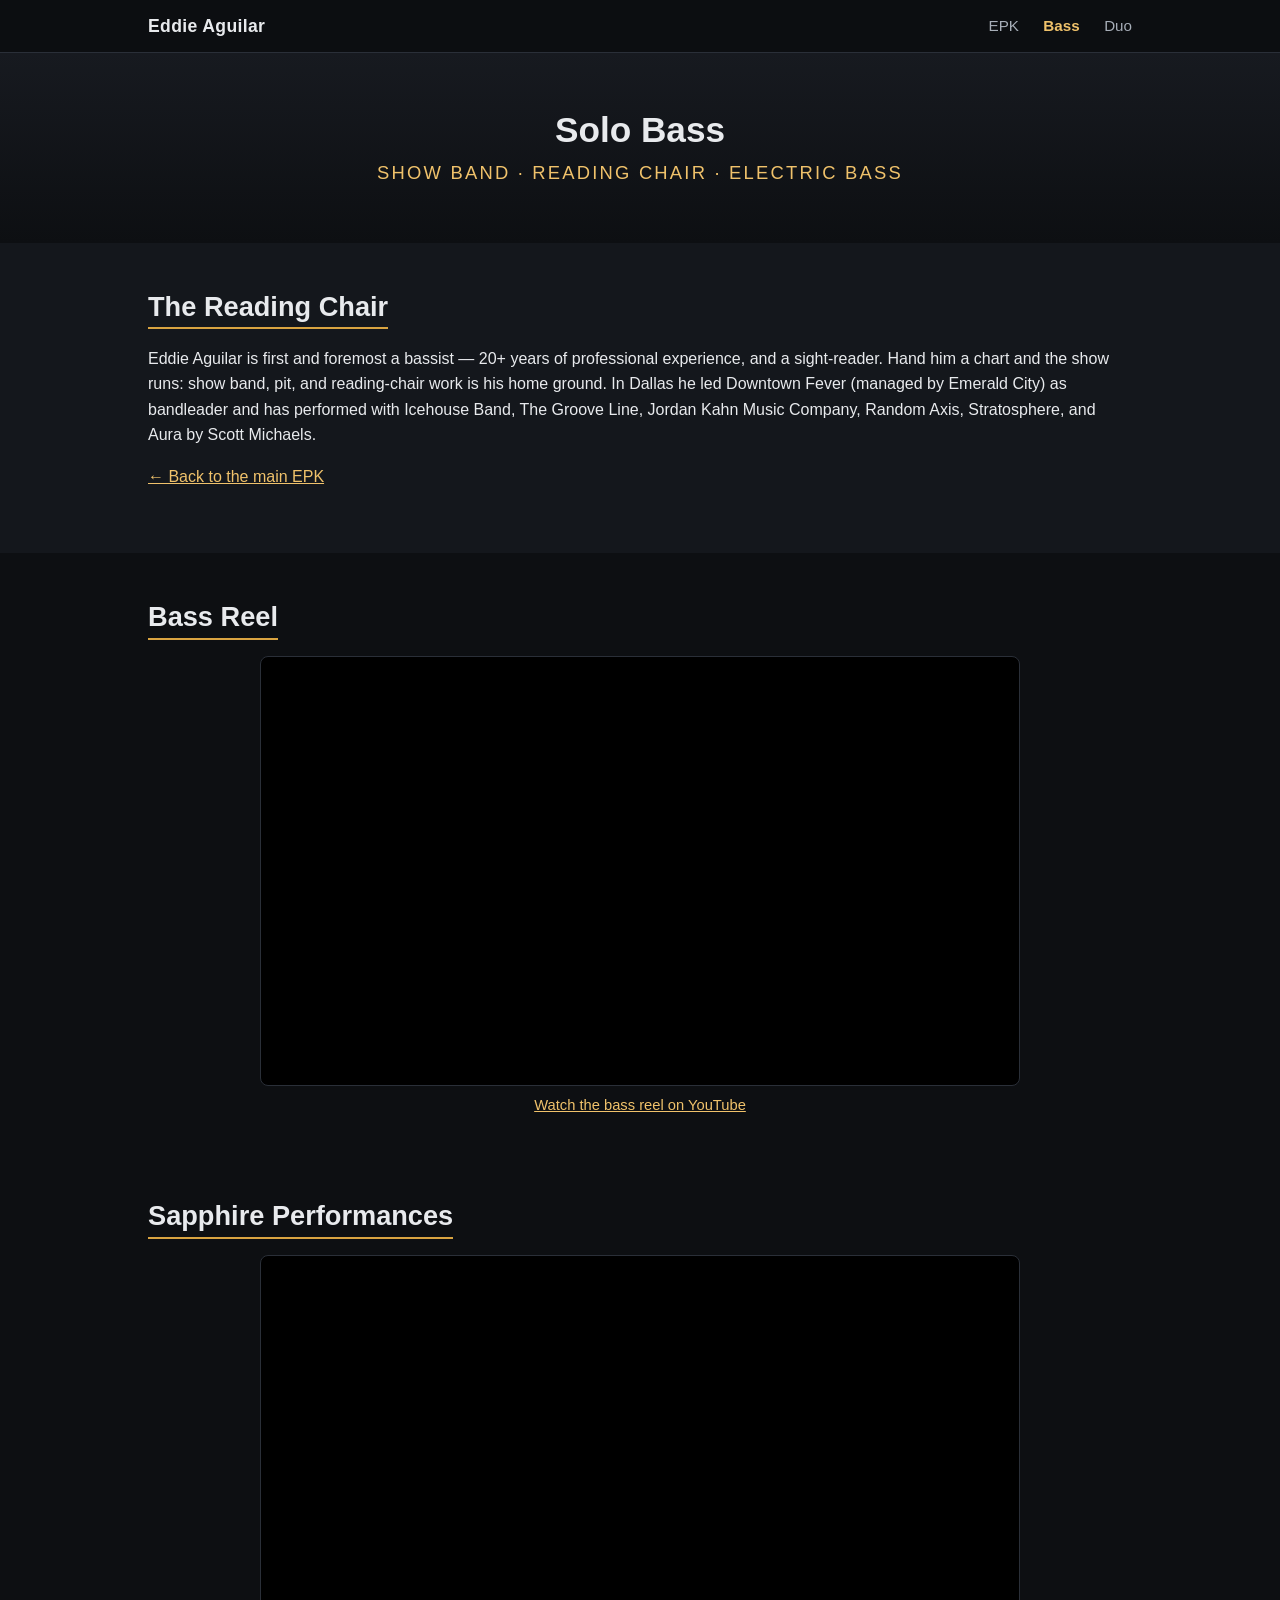
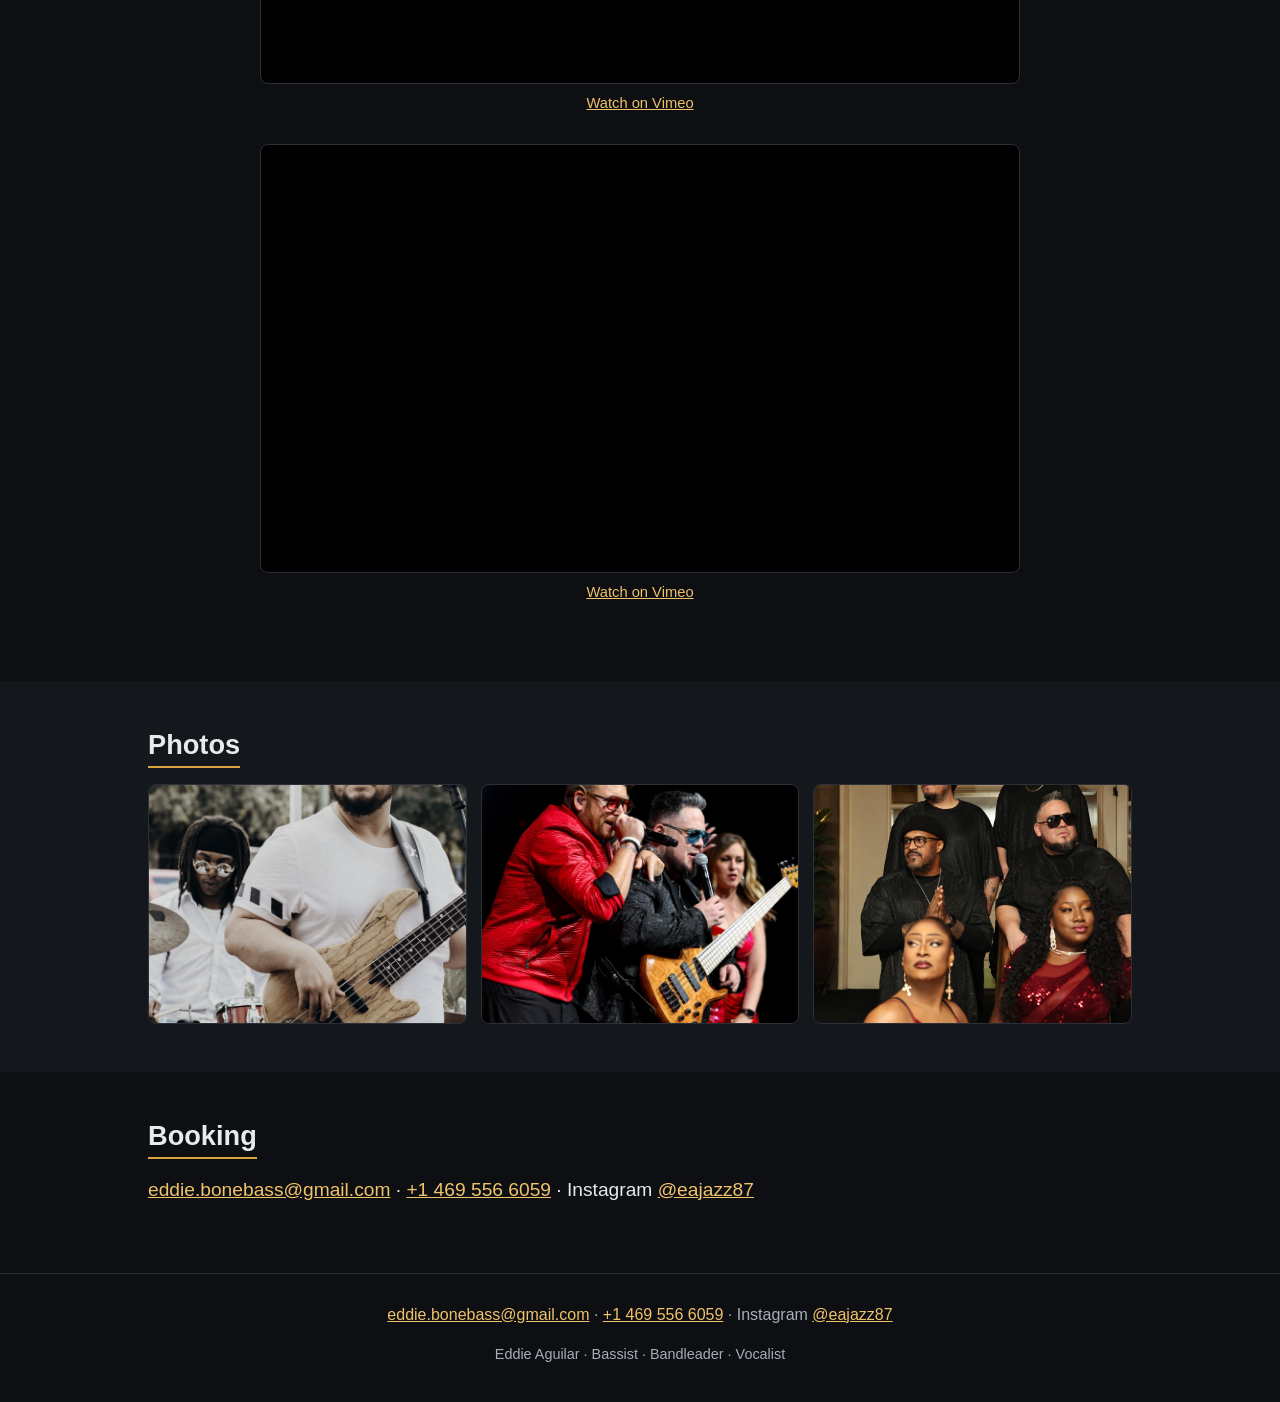
==== bass.html @ 59c8dd5d "EPK website" ====
<!DOCTYPE html>
<html lang="en">
<head>
<meta charset="utf-8">
<meta name="viewport" content="width=device-width, initial-scale=1">
<title>Eddie Aguilar — Bass EPK</title>
<meta name="description" content="Bass EPK for Eddie Aguilar — show band and reading-chair electric bassist. Bass reel, Sapphire videos, sight-reading.">
<link rel="stylesheet" href="style.css">
</head>
<body>
<header class="site-header">
  <div class="wrap header-inner">
    <a class="brand" href="index.html">Eddie Aguilar</a>
    <nav>
      <a href="index.html">EPK</a>
      <a href="bass.html" class="active">Bass</a>
      <a href="duet.html">Duo</a>
    </nav>
  </div>
</header>
<main>

<section class="hero hero-sub">
  <div class="wrap">
    <h1>Solo Bass</h1>
    <p class="tagline">Show Band &middot; Reading Chair &middot; Electric Bass</p>
  </div>
</section>

<section id="bass-about">
  <div class="wrap">
    <h2>The Reading Chair</h2>
    <p>Eddie Aguilar is first and foremost a bassist — 20+ years of professional experience, and a
    sight-reader. Hand him a chart and the show runs: show band, pit, and reading-chair work is his
    home ground. In Dallas he led Downtown Fever (managed by Emerald City) as bandleader and has
    performed with Icehouse Band, The Groove Line, Jordan Kahn Music Company, Random Axis,
    Stratosphere, and Aura by Scott Michaels.</p>
    <p><a href="index.html">&larr; Back to the main EPK</a></p>
  </div>
</section>

<section id="bass-video">
  <div class="wrap">
    <h2>Bass Reel</h2>
    <div class="video">
        <div class="video-frame">
          <iframe src="https://www.youtube-nocookie.com/embed/rCveKStpqJs" title="Eddie Aguilar bass reel" loading="lazy"
            allow="accelerometer; autoplay; clipboard-write; encrypted-media; gyroscope; picture-in-picture"
            allowfullscreen referrerpolicy="strict-origin-when-cross-origin"></iframe>
        </div>
        <p class="video-link"><a href="https://youtu.be/rCveKStpqJs">Watch the bass reel on YouTube</a></p>
      </div>
    <h2 class="mt">Sapphire Performances</h2>
    <div class="video">
        <div class="video-frame">
          <iframe src="https://player.vimeo.com/video/1022963806" title="Eddie Aguilar — Sapphire bass video 1" loading="lazy"
            allow="accelerometer; autoplay; clipboard-write; encrypted-media; gyroscope; picture-in-picture"
            allowfullscreen referrerpolicy="strict-origin-when-cross-origin"></iframe>
        </div>
        <p class="video-link"><a href="https://vimeo.com/1022963806">Watch on Vimeo</a></p>
      </div>
    <div class="video">
        <div class="video-frame">
          <iframe src="https://player.vimeo.com/video/1022963704" title="Eddie Aguilar — Sapphire bass video 2" loading="lazy"
            allow="accelerometer; autoplay; clipboard-write; encrypted-media; gyroscope; picture-in-picture"
            allowfullscreen referrerpolicy="strict-origin-when-cross-origin"></iframe>
        </div>
        <p class="video-link"><a href="https://vimeo.com/1022963704">Watch on Vimeo</a></p>
      </div>
  </div>
</section>

<section id="bass-photos">
  <div class="wrap">
    <h2>Photos</h2>
    <div class="photo-grid">
      <img src="eddie-bass-live-stage-2026-10-12.jpg" alt="Eddie Aguilar playing bass live on stage" loading="lazy">
      <img src="eddie-bass-front-hotlist.jpg" alt="Eddie Aguilar with his bass" loading="lazy">
      <img src="eddie-full-band.jpg" alt="Eddie Aguilar performing with a full band" loading="lazy">
    </div>
  </div>
</section>

<section id="contact">
  <div class="wrap">
    <h2>Booking</h2>
    <p class="contact-big"><a href="mailto:eddie.bonebass@gmail.com">eddie.bonebass@gmail.com</a> &middot;
      <a href="tel:+14695566059">+1 469 556 6059</a> &middot;
      Instagram <a href="https://www.instagram.com/eajazz87">@eajazz87</a></p>
  </div>
</section>

</main>
<footer>
  <div class="wrap">
    <p class="foot-contact"><a href="mailto:eddie.bonebass@gmail.com">eddie.bonebass@gmail.com</a> &middot;
      <a href="tel:+14695566059">+1 469 556 6059</a> &middot;
      Instagram <a href="https://www.instagram.com/eajazz87">@eajazz87</a></p>
    <p class="foot-note">Eddie Aguilar &middot; Bassist &middot; Bandleader &middot; Vocalist</p>
  </div>
</footer>
</body>
</html>
---- style.css ----
/* Eddie Aguilar EPK — dark, clean, self-contained */
:root {
  --bg: #0d0f12;
  --bg-alt: #14171c;
  --panel: #1a1e25;
  --line: #2a2f38;
  --text: #e8eaed;
  --muted: #a7aeb8;
  --accent: #d9a441;
  --accent-soft: #f0c26b;
  --max: 1024px;
}
* { box-sizing: border-box; }
html { scroll-behavior: smooth; }
body {
  margin: 0;
  background: var(--bg);
  color: var(--text);
  font-family: -apple-system, BlinkMacSystemFont, "Segoe UI", Roboto, "Helvetica Neue", Arial, sans-serif;
  line-height: 1.6;
}
.wrap { max-width: var(--max); margin: 0 auto; padding: 0 20px; }
a { color: var(--accent-soft); }
a:hover { color: var(--accent); }
h1, h2, h3 { line-height: 1.2; margin: 0 0 0.6em; }
h2 { font-size: 1.7rem; border-bottom: 2px solid var(--accent); display: inline-block; padding-bottom: 4px; }
h2.mt { margin-top: 2em; }
p { margin: 0 0 1em; }
section { padding: 48px 0; }
section:nth-of-type(even) { background: var(--bg-alt); }

/* header */
.site-header {
  position: sticky; top: 0; z-index: 10;
  background: rgba(13, 15, 18, 0.95);
  border-bottom: 1px solid var(--line);
}
.header-inner { display: flex; align-items: center; justify-content: space-between; padding-top: 12px; padding-bottom: 12px; }
.brand { color: var(--text); text-decoration: none; font-weight: 700; font-size: 1.1rem; letter-spacing: 0.02em; }
.site-header nav a {
  color: var(--muted); text-decoration: none; margin-left: 20px; font-size: 0.95rem;
}
.site-header nav a:hover { color: var(--text); }
.site-header nav a.active { color: var(--accent-soft); font-weight: 600; }

/* hero */
.hero {
  background: linear-gradient(180deg, #171a20, var(--bg));
  padding: 64px 0 56px;
  text-align: center;
}
.hero-inner { display: flex; flex-direction: column; align-items: center; gap: 24px; }
.hero-photo {
  width: 210px; height: 210px; object-fit: cover;
  border-radius: 50%; border: 3px solid var(--accent);
}
.hero h1 { font-size: 2.6rem; margin-bottom: 0.2em; }
.tagline { font-size: 1.15rem; color: var(--accent-soft); letter-spacing: 0.12em; text-transform: uppercase; margin-bottom: 0.8em; }
.hero-contact { color: var(--muted); font-size: 1rem; }
.hero-sub { padding: 56px 0 40px; }
.hero-sub h1 { font-size: 2.2rem; }

/* video */
.video { max-width: 760px; margin: 0 auto 28px; }
.video-frame {
  position: relative; padding-top: 56.25%;
  background: #000; border: 1px solid var(--line); border-radius: 8px; overflow: hidden;
}
.video-frame iframe { position: absolute; inset: 0; width: 100%; height: 100%; border: 0; }
.video-link { text-align: center; margin-top: 8px; font-size: 0.92rem; }

/* photos */
.photo-grid { display: grid; grid-template-columns: repeat(3, 1fr); gap: 14px; }
.photo-grid img {
  width: 100%; height: 240px; object-fit: cover;
  border-radius: 8px; border: 1px solid var(--line); display: block;
}

/* cards */
.cards { display: grid; grid-template-columns: 1fr 1fr; gap: 16px; }
.card {
  display: block; background: var(--panel); border: 1px solid var(--line);
  border-radius: 10px; padding: 22px; text-decoration: none; color: var(--text);
}
.card:hover { border-color: var(--accent); }
.card h3 { color: var(--accent-soft); }
.card p { color: var(--muted); }
.card-link { color: var(--accent-soft); font-weight: 600; }

/* repertoire */
.rep-tools { margin: 16px 0 8px; }
#song-search {
  width: 100%; max-width: 480px; padding: 11px 14px;
  background: var(--panel); border: 1px solid var(--line); border-radius: 8px;
  color: var(--text); font-size: 1rem;
}
.song-count { color: var(--muted); font-size: 0.9rem; margin-top: 8px; }
.song-group { margin-top: 28px; }
.song-group h3 { color: var(--accent-soft); font-size: 1.15rem; }
.song-group h3 .count { color: var(--muted); font-size: 0.85rem; font-weight: 400; }
ul.songs { list-style: none; margin: 0; padding: 0; columns: 2; column-gap: 40px; }
ul.songs li { padding: 4px 0; border-bottom: 1px solid var(--line); break-inside: avoid; font-size: 0.97rem; }
ul.songs.two-col { columns: 2; }

/* contact + footer */
.contact-big { font-size: 1.2rem; }
footer { border-top: 1px solid var(--line); padding: 28px 0 36px; text-align: center; color: var(--muted); }
.foot-note { font-size: 0.9rem; margin: 6px 0 0; }

@media (max-width: 720px) {
  .photo-grid { grid-template-columns: 1fr 1fr; }
  .photo-grid img { height: 170px; }
  .cards { grid-template-columns: 1fr; }
  ul.songs, ul.songs.two-col { columns: 1; }
  .hero h1 { font-size: 2rem; }
  .hero-sub h1 { font-size: 1.7rem; }
  section { padding: 36px 0; }
}
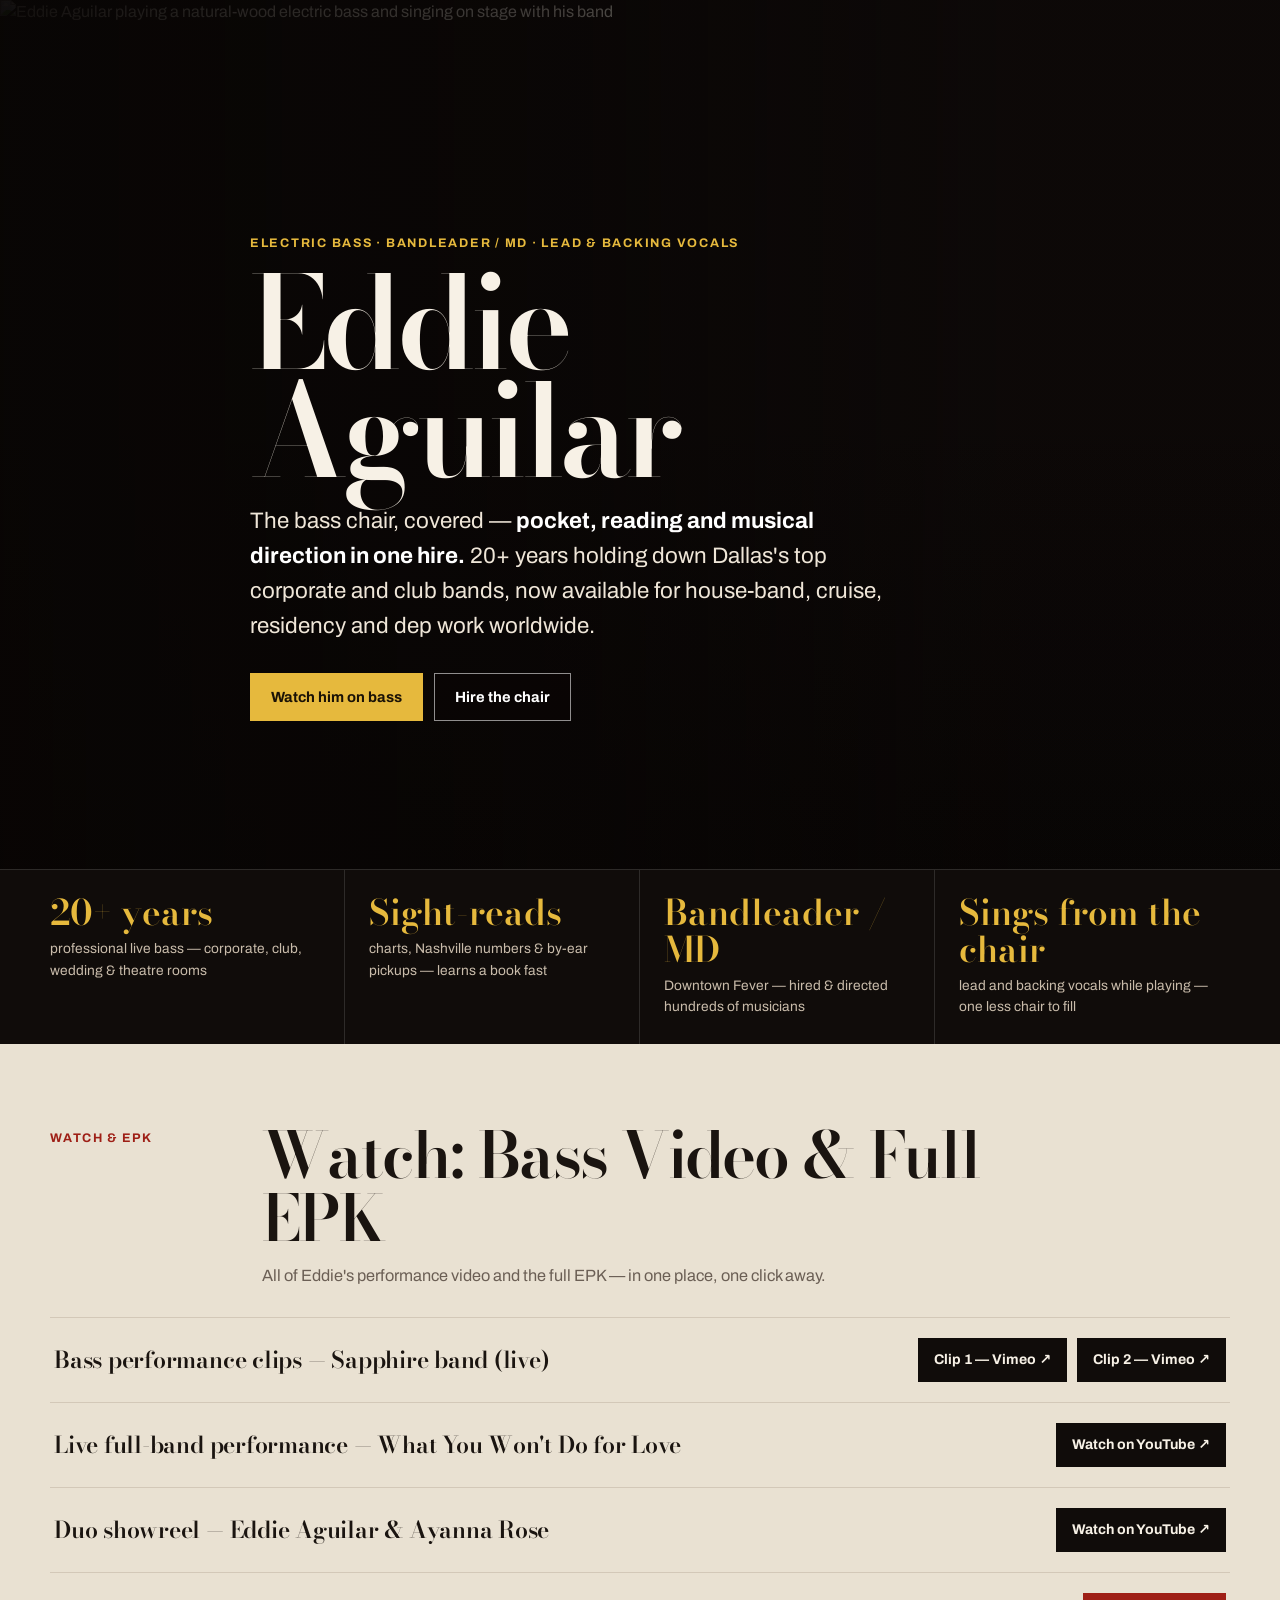
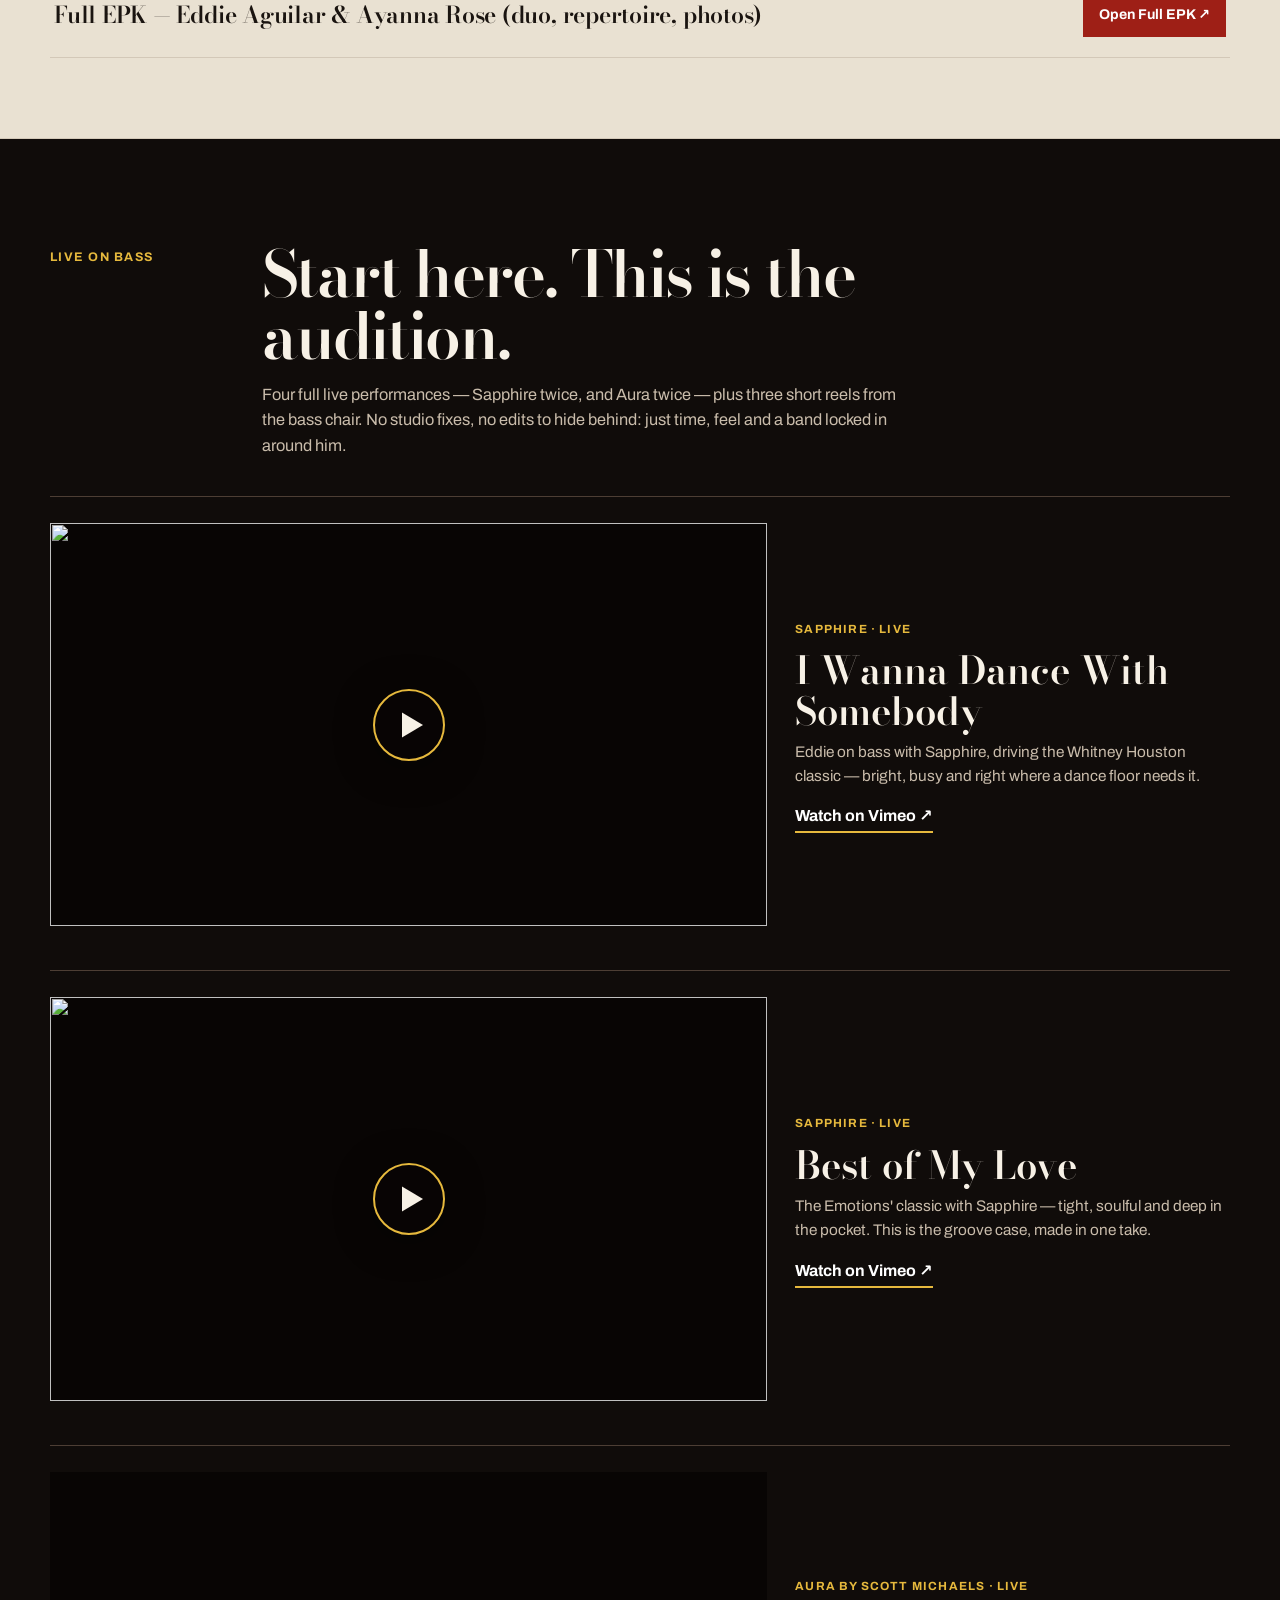
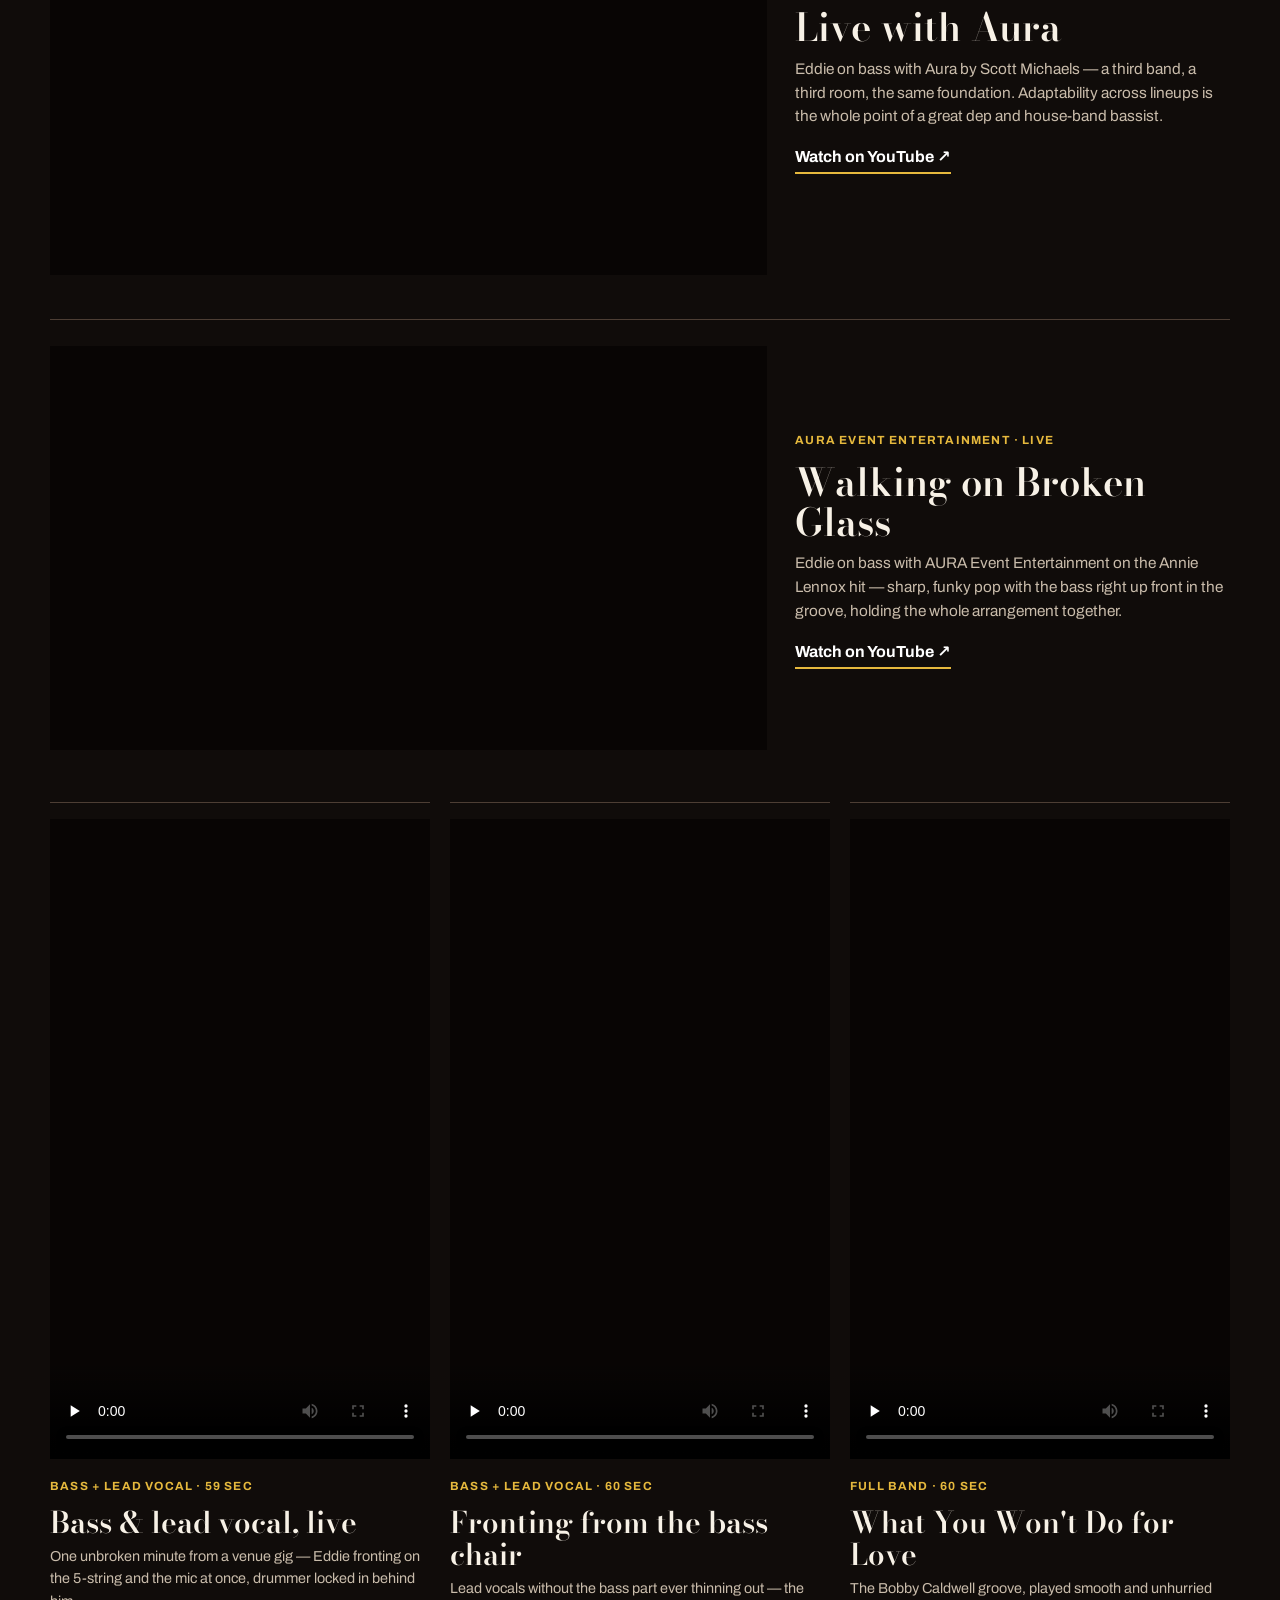
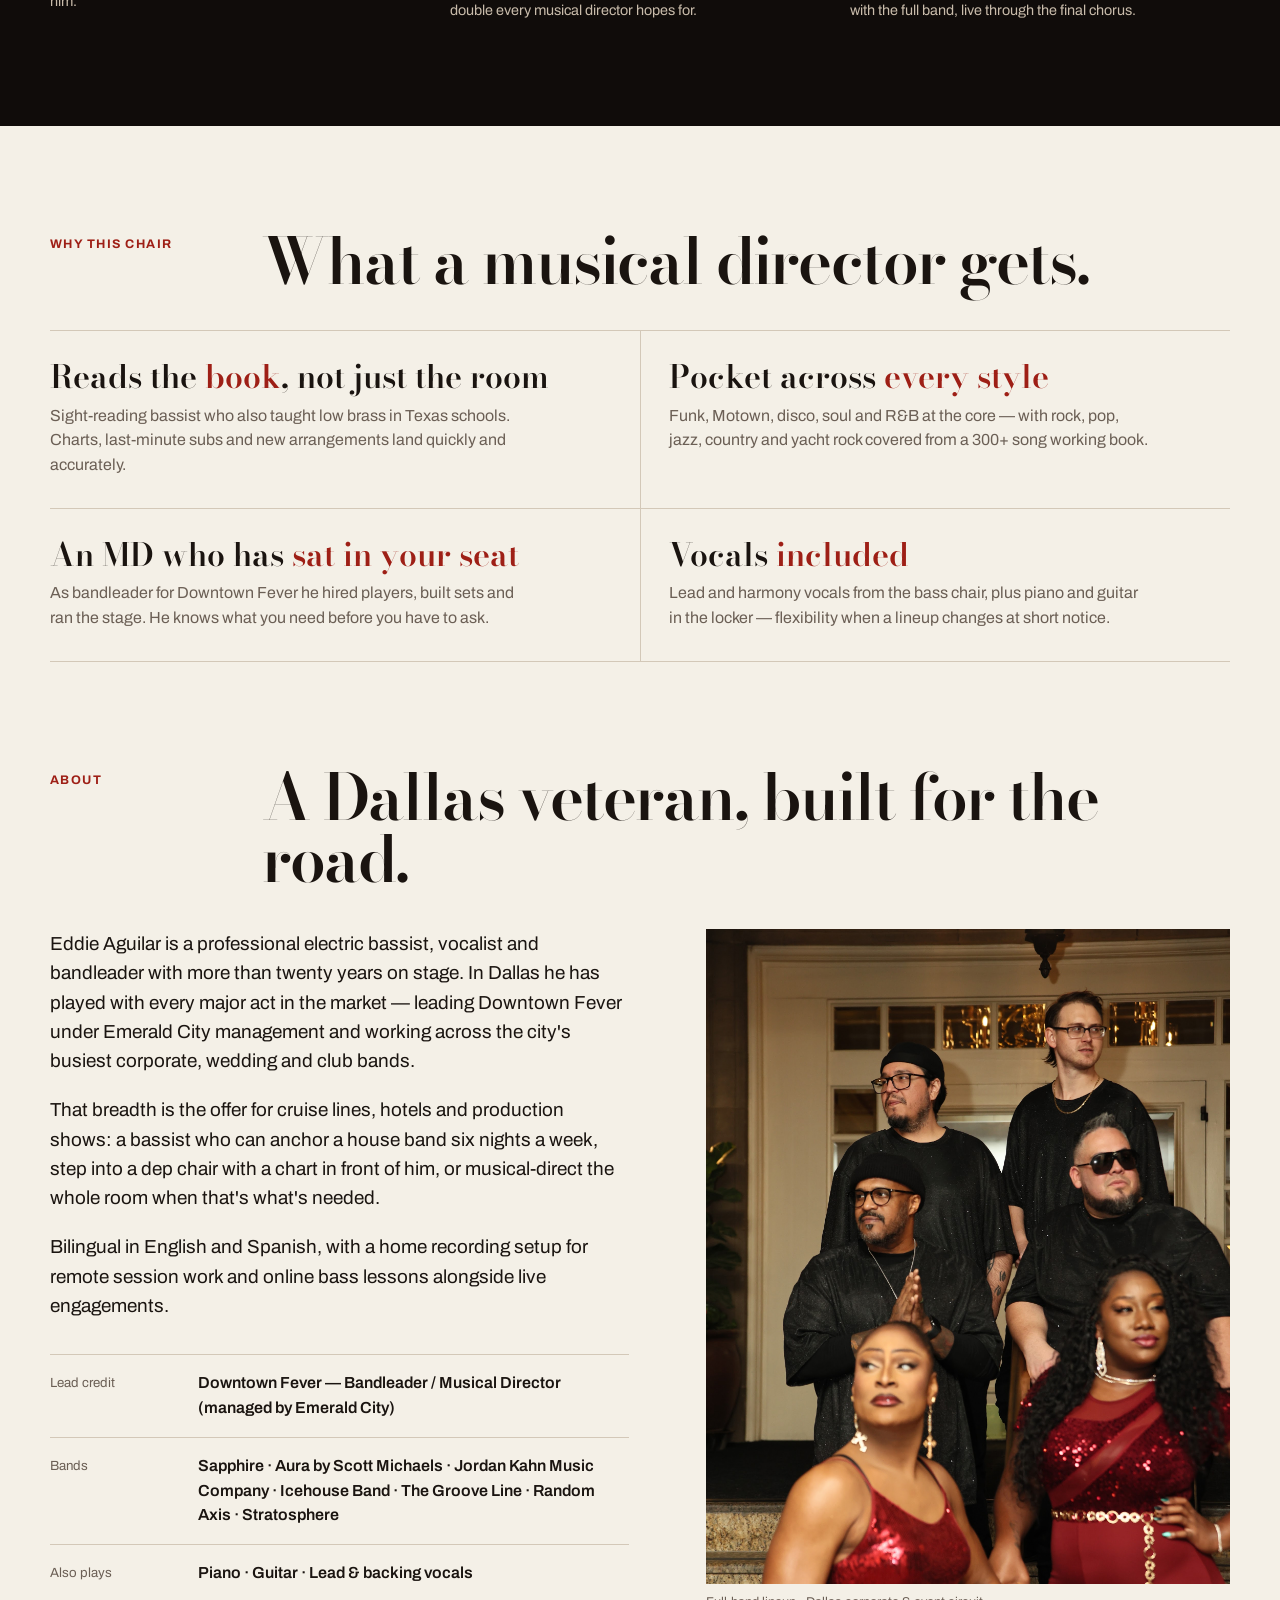
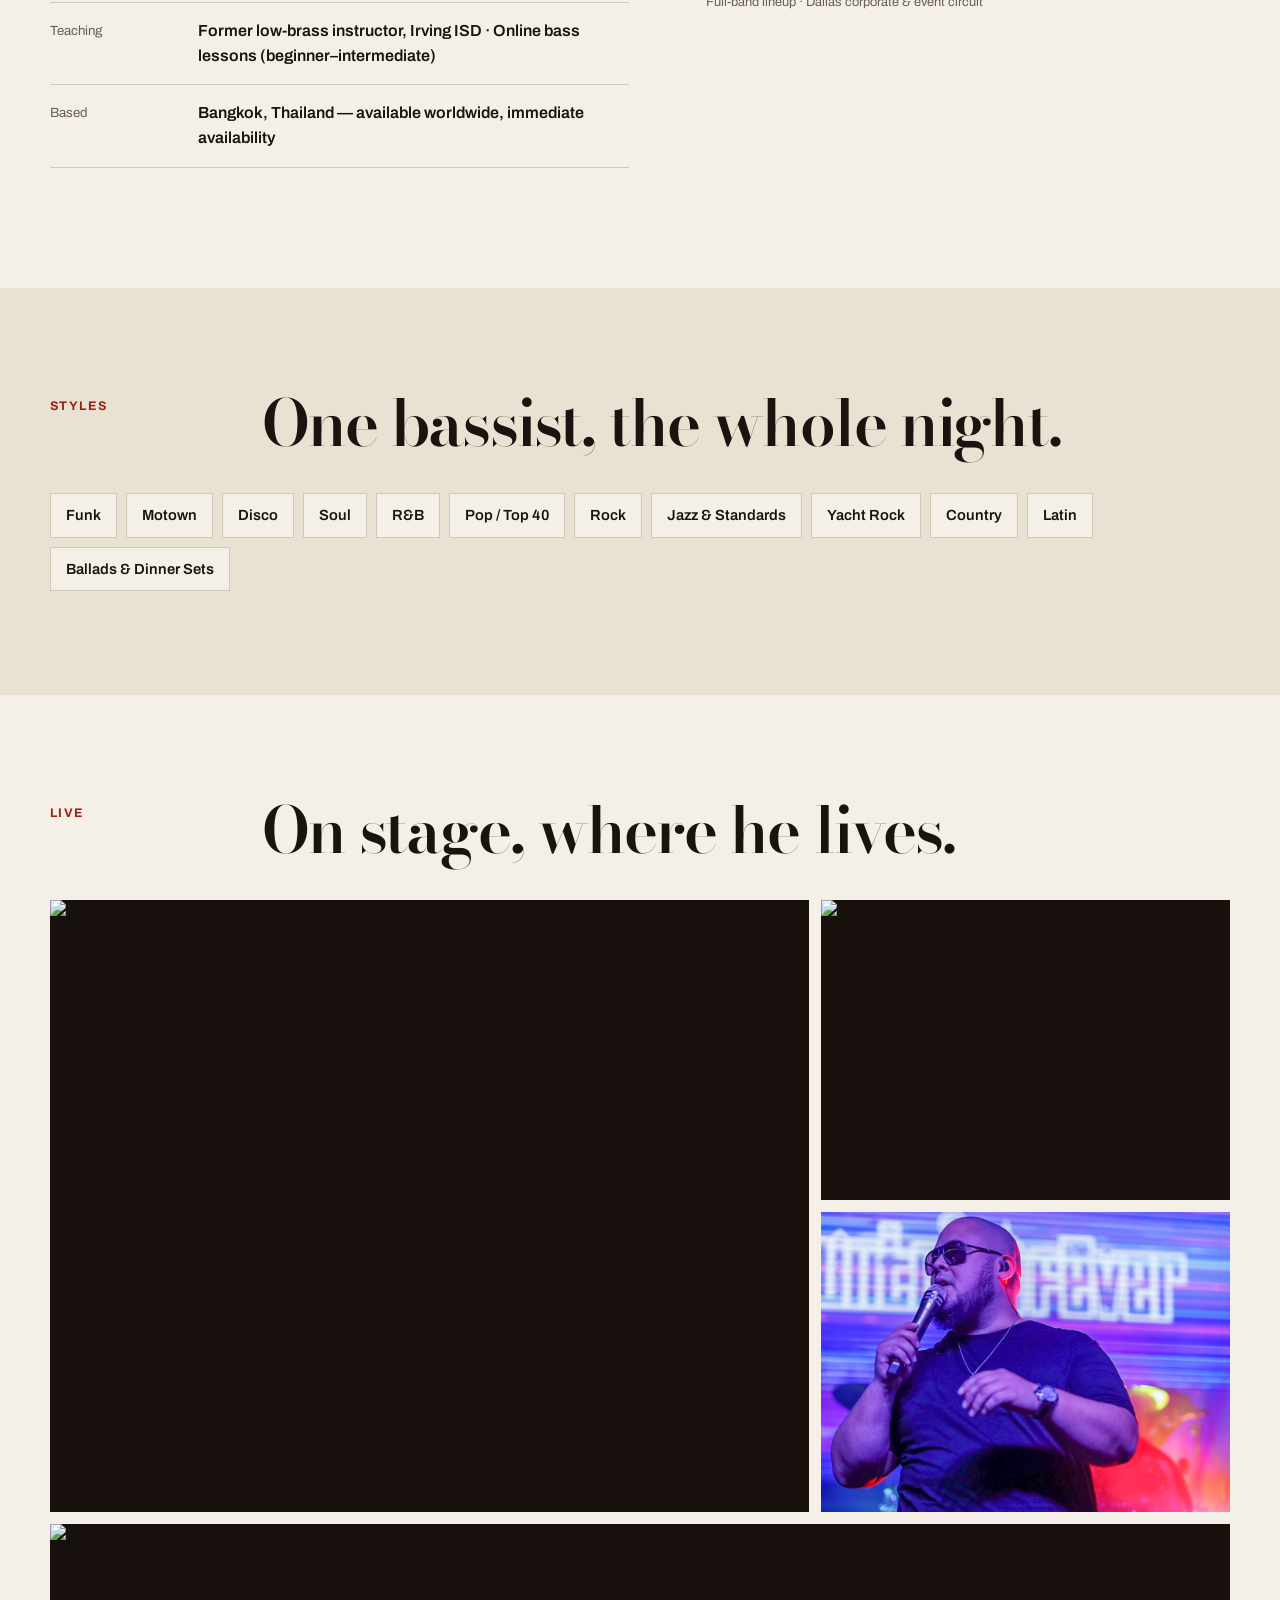
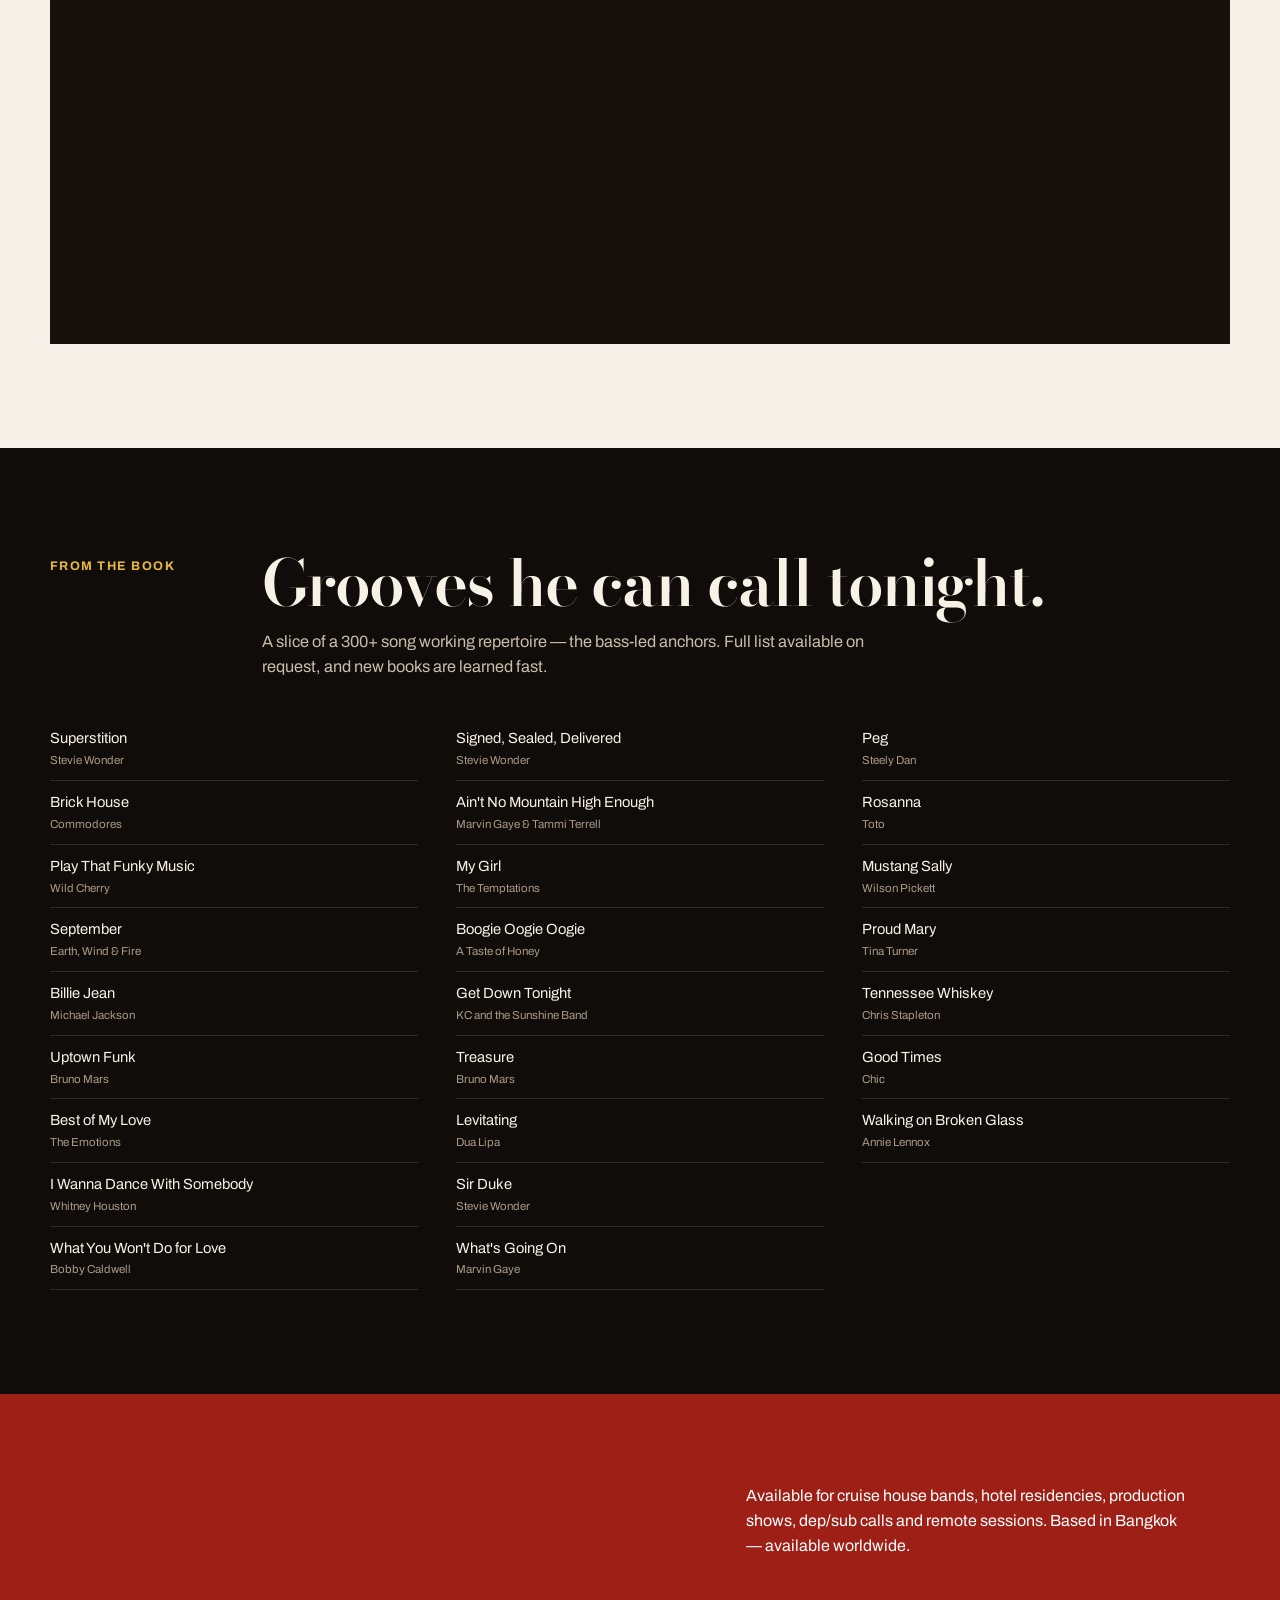
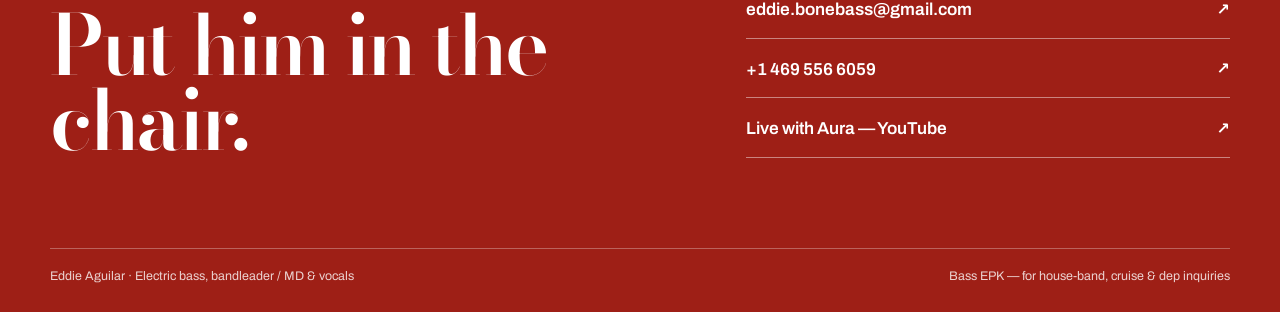
==== commit 6c5b6810: "Full EPK content: pages and downloads" ====
--- a/bass.html
+++ b/bass.html
@@ -1,103 +1,268 @@
-<!DOCTYPE html>
+<!doctype html>
 <html lang="en">
 <head>
 <meta charset="utf-8">
-<meta name="viewport" content="width=device-width, initial-scale=1">
-<title>Eddie Aguilar — Bass EPK</title>
-<meta name="description" content="Bass EPK for Eddie Aguilar — show band and reading-chair electric bassist. Bass reel, Sapphire videos, sight-reading.">
-<link rel="stylesheet" href="style.css">
+<meta name="viewport" content="width=device-width, initial-scale=1, viewport-fit=cover">
+<meta name="color-scheme" content="light dark">
+<meta name="theme-color" content="#100c0a">
+<link rel="icon" href="data:,">
+<title>Eddie Aguilar — Electric Bass · Bandleader / MD · Vocals</title>
+<link rel="preconnect" href="https://fonts.googleapis.com">
+<link rel="preconnect" href="https://fonts.gstatic.com" crossorigin>
+<link href="https://fonts.googleapis.com/css2?family=Archivo:wght@400;500;600;700;800&family=Bodoni+Moda:opsz,wght@6..96,500;6..96,600;6..96,700&display=swap" rel="stylesheet">
+<style>
+:root{color-scheme:light dark;--paper:#f4f0e7;--ink:#1a1410;--muted:#6b5f55;--line:#d3c8b8;--panel:#e9e1d2;--dark:#100c0a;--on-dark:#f7f1e6;--dim:#c9bcab;--accent:#9e1f16;--brass:#b8860b;--brass-bright:#e6b93d;--serif:"Bodoni Moda",Georgia,serif;--sans:"Archivo",system-ui,sans-serif}
+@media(prefers-color-scheme:dark){:root{--paper:#161210;--ink:#f5eee3;--muted:#c4b7a6;--line:#3d332c;--panel:#211a16;--accent:#e8574d;--brass:#d9a72e;--brass-bright:#eec95c}}
+*{box-sizing:border-box}body{margin:0;background:var(--paper);color:var(--ink);font-family:var(--sans);font-size:16px;line-height:1.55}a{color:inherit}img{display:block;width:100%}iframe,video{display:block;width:100%;background:#080504;border:0}.wrap{width:min(1180px,calc(100% - 40px));margin:auto}
+.hero{position:relative;min-height:88svh;display:flex;align-items:flex-end;background:#0d0908;color:var(--on-dark);overflow:hidden}
+.hero-img{position:absolute;inset:0;height:100%;object-fit:cover;object-position:center 22%;opacity:.72;filter:saturate(.9) contrast(1.05)}
+.hero::after{content:"";position:absolute;inset:0;background:linear-gradient(90deg,rgba(8,5,4,.94) 0%,rgba(8,5,4,.66) 46%,rgba(8,5,4,.08) 80%),linear-gradient(0deg,rgba(8,5,4,.95),transparent 52%)}
+.hero-content{position:relative;z-index:1;padding:clamp(72px,11vw,130px) 0 44px;max-width:780px}
+.role{font-weight:700;letter-spacing:.14em;text-transform:uppercase;color:var(--brass-bright);font-size:.78rem}
+.hero h1{font:600 clamp(3.6rem,10vw,8.2rem)/.84 var(--serif);letter-spacing:-.04em;margin:16px 0 20px}
+.hero-deck{font-size:clamp(1.08rem,2vw,1.4rem);color:#efe6d8;max-width:640px;margin:0 0 30px}
+.hero-deck strong{color:#fff}
+.actions{display:flex;gap:11px;flex-wrap:wrap}
+.btn{display:inline-flex;align-items:center;justify-content:center;min-height:48px;padding:0 20px;text-decoration:none;font-weight:700;font-size:.92rem;border:1px solid transparent}
+.btn-primary{background:var(--brass-bright);color:#1a1206}
+.btn-ghost{border-color:rgba(255,255,255,.55);color:#fff;background:rgba(10,6,5,.3)}
+.facts{background:var(--dark);color:var(--on-dark);border-top:1px solid rgba(255,255,255,.12)}
+.facts-grid{display:grid;grid-template-columns:repeat(4,1fr)}
+.fact{padding:24px 22px 26px 0;border-right:1px solid rgba(255,255,255,.13)}
+.fact:not(:first-child){padding-left:24px}.fact:last-child{border-right:0}
+.fact strong{display:block;font:600 clamp(1.5rem,3vw,2.2rem)/1.05 var(--serif);color:var(--brass-bright)}
+.fact span{display:block;color:var(--dim);font-size:.86rem;margin-top:7px}
+section{padding:clamp(60px,8.5vw,104px) 0}
+.section-head{display:grid;grid-template-columns:180px 1fr;gap:32px;margin-bottom:38px;align-items:start}
+.kicker{margin:5px 0 0;font-weight:700;color:var(--accent);font-size:.78rem;letter-spacing:.12em;text-transform:uppercase}
+.section-head h2{font:600 clamp(2.3rem,5vw,4.4rem)/.98 var(--serif);letter-spacing:-.03em;margin:0;max-width:840px}
+.section-head p.lede{color:var(--muted);max-width:640px;margin:14px 0 0;font-size:1.02rem}
+.watch{background:var(--dark);color:var(--on-dark)}
+.watch .kicker{color:var(--brass-bright)}
+.watch .section-head p.lede{color:var(--dim)}
+.live-list{display:grid;gap:44px}
+.live{display:grid;grid-template-columns:1.65fr 1fr;gap:28px;align-items:center;border-top:1px solid #4d3e34;padding-top:26px}
+.live iframe{aspect-ratio:16/9}
+.video-poster{position:relative;display:block;aspect-ratio:16/9;overflow:hidden;background:#080504}
+.video-poster img{height:100%;object-fit:cover;transition:transform .45s ease,filter .45s ease}
+.video-poster:hover img,.video-poster:focus-visible img{transform:scale(1.03);filter:brightness(1.08)}
+.video-poster:focus-visible{outline:3px solid var(--brass-bright);outline-offset:3px}
+.play-badge{position:absolute;inset:0;display:flex;align-items:center;justify-content:center;pointer-events:none}
+.play-badge svg{width:74px;height:74px;filter:drop-shadow(0 6px 18px rgba(0,0,0,.55))}
+@media(prefers-reduced-motion:reduce){.video-poster img{transition:none}.video-poster:hover img,.video-poster:focus-visible img{transform:none}}
+.live h3{font:600 clamp(1.6rem,3vw,2.4rem)/1.05 var(--serif);margin:0 0 10px}
+.live p{color:var(--dim);margin:0;font-size:.96rem}
+.meta{display:inline-block;color:var(--brass-bright);font-size:.74rem;font-weight:700;letter-spacing:.1em;text-transform:uppercase;margin-bottom:12px}
+.watch-link{display:inline-block;margin-top:16px;color:#fff;font-weight:700;text-decoration:none;border-bottom:2px solid var(--brass-bright);padding-bottom:2px}
+.live h3 a,.reel h3 a{color:inherit;text-decoration:none}
+.live h3 a:hover,.live h3 a:focus-visible,.reel h3 a:hover,.reel h3 a:focus-visible{text-decoration:underline;text-decoration-color:var(--brass-bright);text-decoration-thickness:2px;text-underline-offset:4px}
+.watch-hub{background:var(--panel);border-bottom:1px solid var(--line);padding:clamp(52px,7vw,80px) 0}
+.watch-hub .section-head{margin-bottom:28px}
+.hub-list{list-style:none;margin:0;padding:0;border-top:1px solid var(--line);display:grid}
+.hub-item{display:grid;grid-template-columns:1fr auto;gap:8px 24px;align-items:center;padding:20px 4px;border-bottom:1px solid var(--line)}
+.hub-label{font:600 clamp(1.15rem,2vw,1.45rem)/1.2 var(--serif);letter-spacing:-.01em}
+a.hub-label{color:inherit;text-decoration:none}
+a.hub-label:hover,a.hub-label:focus-visible{text-decoration:underline;text-decoration-color:var(--accent);text-decoration-thickness:2px;text-underline-offset:4px}
+.hub-actions{display:flex;gap:10px;flex-wrap:wrap;justify-content:flex-end}
+.hub-btn{display:inline-flex;align-items:center;min-height:44px;padding:0 16px;background:var(--dark);color:var(--on-dark);text-decoration:none;font-weight:700;font-size:.88rem;white-space:nowrap}
+.hub-btn:hover,.hub-btn:focus-visible{background:var(--accent);color:#fff}
+.hub-item--epk .hub-btn{background:var(--accent);color:#fff}
+.hub-item--epk .hub-btn:hover,.hub-item--epk .hub-btn:focus-visible{background:var(--dark);color:var(--on-dark)}
+@media(max-width:820px){.hub-item{grid-template-columns:1fr}.hub-actions{justify-content:flex-start}}
+.reel-pair{display:grid;grid-template-columns:repeat(3,1fr);gap:20px;margin-top:52px}
+.reel{border-top:1px solid #4d3e34;padding-top:16px;margin:0}
+.reel video{aspect-ratio:9/16;object-fit:cover;max-height:640px}
+.reel figcaption{padding-top:14px}
+.reel h3{font:600 clamp(1.35rem,2.4vw,1.85rem)/1.08 var(--serif);margin:0 0 6px}
+.reel p{color:var(--dim);font-size:.9rem;margin:0}
+.chair-grid{display:grid;grid-template-columns:repeat(2,1fr);gap:0;border-top:1px solid var(--line)}
+.chair{padding:28px 28px 30px 0;border-bottom:1px solid var(--line)}
+.chair:nth-child(even){padding-left:28px;border-left:1px solid var(--line)}
+.chair h3{font:600 clamp(1.45rem,2.6vw,2rem)/1.1 var(--serif);margin:0 0 9px}
+.chair h3 em{font-style:normal;color:var(--accent)}
+.chair p{margin:0;color:var(--muted);max-width:480px}
+.bio-grid{display:grid;grid-template-columns:1.05fr .95fr;gap:clamp(34px,6vw,84px);align-items:start}
+.bio-copy p{font-size:clamp(1.03rem,1.6vw,1.18rem);margin:0 0 20px}
+.credits{margin-top:34px;border-top:1px solid var(--line)}
+.credit-row{display:grid;grid-template-columns:132px 1fr;gap:16px;padding:16px 0;border-bottom:1px solid var(--line)}
+.credit-row dt{color:var(--muted);font-size:.83rem;padding-top:2px}
+.credit-row dd{margin:0;font-weight:600}
+.portrait img{aspect-ratio:4/5;object-fit:cover;object-position:center 18%}
+.portrait figcaption{font-size:.8rem;color:var(--muted);margin-top:9px}
+.styles{background:var(--panel)}
+.style-grid{display:flex;flex-wrap:wrap;gap:9px}
+.style{border:1px solid var(--line);background:var(--paper);padding:10px 15px;font-weight:600;font-size:.92rem}
+.gallery-grid{display:grid;grid-template-columns:1.3fr .7fr;grid-template-rows:300px 300px;gap:12px}
+.gallery-grid figure{margin:0;overflow:hidden;background:#18100d}
+.gallery-grid figure:first-child{grid-row:1/3}
+.gallery-grid img{height:100%;object-fit:cover}
+.gallery-grid figure:first-child img{object-position:center 20%}
+.gallery-grid figure.wide{grid-column:1/-1;height:420px}
+.gallery-grid figure.wide img{object-position:center 13%}
+.book{background:var(--dark);color:var(--on-dark)}
+.book .kicker{color:var(--brass-bright)}
+.book .section-head p.lede{color:var(--dim)}
+.book-grid{columns:3;column-gap:38px}
+.book-item{break-inside:avoid;padding:10px 0;border-bottom:1px solid rgba(255,255,255,.12);font-size:.92rem}
+.book-item span{display:block;color:#a89885;font-size:.72rem;margin-top:2px}
+.contact{background:var(--accent);color:#fff;padding:0}
+.contact-inner{display:grid;grid-template-columns:1.15fr .85fr;gap:40px;padding:clamp(56px,8vw,90px) 0;align-items:end}
+.contact h2{font:600 clamp(2.9rem,6.5vw,6rem)/.9 var(--serif);letter-spacing:-.04em;margin:0}
+.contact-copy p{margin:0 0 24px;max-width:440px}
+.contact-links{display:grid;gap:4px}
+.contact-link{display:flex;justify-content:space-between;align-items:center;padding:14px 0;border-bottom:1px solid rgba(255,255,255,.45);text-decoration:none;font-weight:600;overflow-wrap:anywhere}
+.contact-link span{font-size:1.08rem}
+.footer{background:var(--accent);color:rgba(255,255,255,.8);font-size:.78rem;padding:0 0 26px}
+.footer .wrap{border-top:1px solid rgba(255,255,255,.3);padding-top:18px;display:flex;justify-content:space-between;gap:18px;flex-wrap:wrap}
+@media(max-width:820px){.wrap{width:min(100% - 28px,1180px)}.hero{min-height:82svh}.hero::after{background:linear-gradient(0deg,rgba(8,5,4,.97) 0%,rgba(8,5,4,.6) 62%,rgba(8,5,4,.2) 100%)}.hero-img{object-position:62% 18%}.facts-grid{grid-template-columns:1fr 1fr}.fact{border-right:0;padding:18px 10px 18px 0}.fact:not(:first-child){padding-left:0}.section-head,.bio-grid,.contact-inner{grid-template-columns:1fr}.section-head{gap:14px}.live{grid-template-columns:1fr}.reel-pair{grid-template-columns:1fr}.reel{max-width:430px;margin-inline:auto;width:100%}.chair-grid{grid-template-columns:1fr}.chair,.chair:nth-child(even){padding:24px 0;border-left:0}.gallery-grid{grid-template-columns:1fr;grid-template-rows:420px 320px 380px 480px}.gallery-grid figure:first-child{grid-row:auto}.gallery-grid figure.wide{grid-column:auto;height:auto}.book-grid{columns:1}.portrait{order:-1}}
+@media(prefers-reduced-motion:reduce){html{scroll-behavior:auto}}
+</style>
 </head>
 <body>
-<header class="site-header">
-  <div class="wrap header-inner">
-    <a class="brand" href="index.html">Eddie Aguilar</a>
-    <nav>
-      <a href="index.html">EPK</a>
-      <a href="bass.html" class="active">Bass</a>
-      <a href="duet.html">Duo</a>
-    </nav>
-  </div>
-</header>
 <main>
-
-<section class="hero hero-sub">
-  <div class="wrap">
-    <h1>Solo Bass</h1>
-    <p class="tagline">Show Band &middot; Reading Chair &middot; Electric Bass</p>
-  </div>
+<section class="hero" aria-labelledby="hero-title">
+<img class="hero-img" src="eddie-bass-front.jpg" alt="Eddie Aguilar playing a natural-wood electric bass and singing on stage with his band">
+<div class="wrap hero-content">
+<div class="role">Electric Bass · Bandleader / MD · Lead &amp; Backing Vocals</div>
+<h1 id="hero-title">Eddie<br>Aguilar</h1>
+<p class="hero-deck">The bass chair, covered — <strong>pocket, reading and musical direction in one hire.</strong> 20+ years holding down Dallas's top corporate and club bands, now available for house-band, cruise, residency and dep work worldwide.</p>
+<div class="actions"><a class="btn btn-primary" href="#watch">Watch him on bass</a><a class="btn btn-ghost" href="#contact">Hire the chair</a></div>
+</div>
 </section>
 
-<section id="bass-about">
-  <div class="wrap">
-    <h2>The Reading Chair</h2>
-    <p>Eddie Aguilar is first and foremost a bassist — 20+ years of professional experience, and a
-    sight-reader. Hand him a chart and the show runs: show band, pit, and reading-chair work is his
-    home ground. In Dallas he led Downtown Fever (managed by Emerald City) as bandleader and has
-    performed with Icehouse Band, The Groove Line, Jordan Kahn Music Company, Random Axis,
-    Stratosphere, and Aura by Scott Michaels.</p>
-    <p><a href="index.html">&larr; Back to the main EPK</a></p>
-  </div>
-</section>
-
-<section id="bass-video">
-  <div class="wrap">
-    <h2>Bass Reel</h2>
-    <div class="video">
-        <div class="video-frame">
-          <iframe src="https://www.youtube-nocookie.com/embed/rCveKStpqJs" title="Eddie Aguilar bass reel" loading="lazy"
-            allow="accelerometer; autoplay; clipboard-write; encrypted-media; gyroscope; picture-in-picture"
-            allowfullscreen referrerpolicy="strict-origin-when-cross-origin"></iframe>
-        </div>
-        <p class="video-link"><a href="https://youtu.be/rCveKStpqJs">Watch the bass reel on YouTube</a></p>
-      </div>
-    <h2 class="mt">Sapphire Performances</h2>
-    <div class="video">
-        <div class="video-frame">
-          <iframe src="https://player.vimeo.com/video/1022963806" title="Eddie Aguilar — Sapphire bass video 1" loading="lazy"
-            allow="accelerometer; autoplay; clipboard-write; encrypted-media; gyroscope; picture-in-picture"
-            allowfullscreen referrerpolicy="strict-origin-when-cross-origin"></iframe>
-        </div>
-        <p class="video-link"><a href="https://vimeo.com/1022963806">Watch on Vimeo</a></p>
-      </div>
-    <div class="video">
-        <div class="video-frame">
-          <iframe src="https://player.vimeo.com/video/1022963704" title="Eddie Aguilar — Sapphire bass video 2" loading="lazy"
-            allow="accelerometer; autoplay; clipboard-write; encrypted-media; gyroscope; picture-in-picture"
-            allowfullscreen referrerpolicy="strict-origin-when-cross-origin"></iframe>
-        </div>
-        <p class="video-link"><a href="https://vimeo.com/1022963704">Watch on Vimeo</a></p>
-      </div>
-  </div>
-</section>
-
-<section id="bass-photos">
-  <div class="wrap">
-    <h2>Photos</h2>
-    <div class="photo-grid">
-      <img src="eddie-bass-live-stage-2026-10-12.jpg" alt="Eddie Aguilar playing bass live on stage" loading="lazy">
-      <img src="eddie-bass-front-hotlist.jpg" alt="Eddie Aguilar with his bass" loading="lazy">
-      <img src="eddie-full-band.jpg" alt="Eddie Aguilar performing with a full band" loading="lazy">
-    </div>
-  </div>
-</section>
-
-<section id="contact">
-  <div class="wrap">
-    <h2>Booking</h2>
-    <p class="contact-big"><a href="mailto:eddie.bonebass@gmail.com">eddie.bonebass@gmail.com</a> &middot;
-      <a href="tel:+14695566059">+1 469 556 6059</a> &middot;
-      Instagram <a href="https://www.instagram.com/eajazz87">@eajazz87</a></p>
-  </div>
-</section>
-
+<div class="facts"><div class="wrap facts-grid">
+<div class="fact"><strong>20+ years</strong><span>professional live bass — corporate, club, wedding &amp; theatre rooms</span></div>
+<div class="fact"><strong>Sight-reads</strong><span>charts, Nashville numbers &amp; by-ear pickups — learns a book fast</span></div>
+<div class="fact"><strong>Bandleader / MD</strong><span>Downtown Fever — hired &amp; directed hundreds of musicians</span></div>
+<div class="fact"><strong>Sings from the chair</strong><span>lead and backing vocals while playing — one less chair to fill</span></div>
+</div></div>
+
+<section class="watch-hub" id="watch-epk" aria-labelledby="watch-hub-heading"><div class="wrap">
+<div class="section-head"><p class="kicker">Watch &amp; EPK</p><div><h2 id="watch-hub-heading">Watch: Bass Video &amp; Full EPK</h2><p class="lede">All of Eddie's performance video and the full EPK — in one place, one click away.</p></div></div>
+<ul class="hub-list">
+<li class="hub-item"><span class="hub-label">Bass performance clips — Sapphire band (live)</span><span class="hub-actions"><a class="hub-btn" href="https://vimeo.com/1022963806" target="_blank" rel="noopener">Clip 1 — Vimeo ↗</a><a class="hub-btn" href="https://vimeo.com/1022963704" target="_blank" rel="noopener">Clip 2 — Vimeo ↗</a></span></li>
+<li class="hub-item"><a class="hub-label" href="https://youtu.be/-RrZEZyKXGs" target="_blank" rel="noopener">Live full-band performance — What You Won't Do for Love</a><span class="hub-actions"><a class="hub-btn" href="https://youtu.be/-RrZEZyKXGs" target="_blank" rel="noopener">Watch on YouTube ↗</a></span></li>
+<li class="hub-item"><a class="hub-label" href="https://youtube.com/shorts/eUWswwtrcR8" target="_blank" rel="noopener">Duo showreel — Eddie Aguilar &amp; Ayanna Rose</a><span class="hub-actions"><a class="hub-btn" href="https://youtube.com/shorts/eUWswwtrcR8" target="_blank" rel="noopener">Watch on YouTube ↗</a></span></li>
+<li class="hub-item hub-item--epk"><a class="hub-label" href="index.html">Full EPK — Eddie Aguilar &amp; Ayanna Rose (duo, repertoire, photos)</a><span class="hub-actions"><a class="hub-btn" href="index.html">Open Full EPK ↗</a></span></li>
+</ul>
+</div></section>
+
+<section class="watch" id="watch" aria-labelledby="watch-heading"><div class="wrap">
+<div class="section-head"><p class="kicker">Live on bass</p><div><h2 id="watch-heading">Start here. This is the audition.</h2><p class="lede">Four full live performances — Sapphire twice, and Aura twice — plus three short reels from the bass chair. No studio fixes, no edits to hide behind: just time, feel and a band locked in around him.</p></div></div>
+
+<div class="live-list">
+<figure class="live" style="margin:0">
+<a class="video-poster" href="https://vimeo.com/1022963806" target="_blank" rel="noopener" aria-label="Watch Eddie Aguilar on bass with Sapphire performing I Wanna Dance With Somebody on Vimeo"><img src="sapphire-dance-poster.jpg" alt="" loading="lazy"><span class="play-badge" aria-hidden="true"><svg viewBox="0 0 74 74" focusable="false"><circle cx="37" cy="37" r="35" fill="rgba(10,6,5,.62)" stroke="#e6b93d" stroke-width="2"/><path d="M30 24.5v25l21-12.5z" fill="#f7f1e6"/></svg></span></a>
+<figcaption><span class="meta">Sapphire · Live</span><h3><a href="https://vimeo.com/1022963806" target="_blank" rel="noopener">I Wanna Dance With Somebody</a></h3><p>Eddie on bass with Sapphire, driving the Whitney Houston classic — bright, busy and right where a dance floor needs it.</p><a class="watch-link" href="https://vimeo.com/1022963806" target="_blank" rel="noopener">Watch on Vimeo ↗</a></figcaption>
+</figure>
+
+<figure class="live" style="margin:0">
+<a class="video-poster" href="https://vimeo.com/1022963704" target="_blank" rel="noopener" aria-label="Watch Eddie Aguilar on bass with Sapphire performing Best of My Love on Vimeo"><img src="sapphire-best-poster.jpg" alt="" loading="lazy"><span class="play-badge" aria-hidden="true"><svg viewBox="0 0 74 74" focusable="false"><circle cx="37" cy="37" r="35" fill="rgba(10,6,5,.62)" stroke="#e6b93d" stroke-width="2"/><path d="M30 24.5v25l21-12.5z" fill="#f7f1e6"/></svg></span></a>
+<figcaption><span class="meta">Sapphire · Live</span><h3><a href="https://vimeo.com/1022963704" target="_blank" rel="noopener">Best of My Love</a></h3><p>The Emotions' classic with Sapphire — tight, soulful and deep in the pocket. This is the groove case, made in one take.</p><a class="watch-link" href="https://vimeo.com/1022963704" target="_blank" rel="noopener">Watch on Vimeo ↗</a></figcaption>
+</figure>
+
+<figure class="live" style="margin:0">
+<iframe src="https://www.youtube.com/embed/NtFrEbrLJ44" loading="lazy" referrerpolicy="strict-origin-when-cross-origin" allow="accelerometer; autoplay; encrypted-media; picture-in-picture" allowfullscreen title="Eddie Aguilar on bass with Aura by Scott Michaels"></iframe>
+<figcaption><span class="meta">Aura by Scott Michaels · Live</span><h3>Live with Aura</h3><p>Eddie on bass with Aura by Scott Michaels — a third band, a third room, the same foundation. Adaptability across lineups is the whole point of a great dep and house-band bassist.</p><a class="watch-link" href="https://www.youtube.com/watch?v=NtFrEbrLJ44" target="_blank" rel="noopener">Watch on YouTube ↗</a></figcaption>
+</figure>
+
+<figure class="live" style="margin:0">
+<iframe src="https://www.youtube.com/embed/zxEnHgeNoRE" loading="lazy" referrerpolicy="strict-origin-when-cross-origin" allow="accelerometer; autoplay; encrypted-media; picture-in-picture" allowfullscreen title="Eddie Aguilar on bass with AURA Event Entertainment performing Walking on Broken Glass"></iframe>
+<figcaption><span class="meta">AURA Event Entertainment · Live</span><h3>Walking on Broken Glass</h3><p>Eddie on bass with AURA Event Entertainment on the Annie Lennox hit — sharp, funky pop with the bass right up front in the groove, holding the whole arrangement together.</p><a class="watch-link" href="https://youtu.be/zxEnHgeNoRE" target="_blank" rel="noopener">Watch on YouTube ↗</a></figcaption>
+</figure>
+</div>
+
+<div class="reel-pair">
+<figure class="reel"><video controls playsinline preload="none" poster="eddie-bass-live-59-poster.jpg" aria-label="Eddie Aguilar playing bass and singing lead at a live venue gig"><source src="eddie-bass-live-59.mp4" type="video/mp4"></video><figcaption><span class="meta">Bass + lead vocal · 59 sec</span><h3>Bass &amp; lead vocal, live</h3><p>One unbroken minute from a venue gig — Eddie fronting on the 5-string and the mic at once, drummer locked in behind him.</p></figcaption></figure>
+<figure class="reel"><video controls playsinline preload="none" poster="eddie-showreel-60-bass-vocal-poster.jpg" aria-label="Eddie Aguilar singing lead while playing bass with his band"><source src="eddie-showreel-60-bass-vocal-bass.mp4" type="video/mp4"></video><figcaption><span class="meta">Bass + lead vocal · 60 sec</span><h3>Fronting from the bass chair</h3><p>Lead vocals without the bass part ever thinning out — the double every musical director hopes for.</p></figcaption></figure>
+<figure class="reel"><video controls playsinline preload="none" poster="eddie-showreel-60-band-poster.jpg" aria-label="Eddie Aguilar on bass performing What You Won't Do for Love with his full band"><source src="eddie-showreel-60-band-bass.mp4" type="video/mp4"></video><figcaption><span class="meta">Full band · 60 sec</span><h3><a href="https://youtu.be/-RrZEZyKXGs" target="_blank" rel="noopener">What You Won't Do for Love</a></h3><p>The Bobby Caldwell groove, played smooth and unhurried with the full band, live through the final chorus.</p></figcaption></figure>
+</div>
+</div></section>
+
+<section aria-labelledby="chair-heading"><div class="wrap">
+<div class="section-head"><p class="kicker">Why this chair</p><div><h2 id="chair-heading">What a musical director gets.</h2></div></div>
+<div class="chair-grid">
+<article class="chair"><h3>Reads the <em>book</em>, not just the room</h3><p>Sight-reading bassist who also taught low brass in Texas schools. Charts, last-minute subs and new arrangements land quickly and accurately.</p></article>
+<article class="chair"><h3>Pocket across <em>every style</em></h3><p>Funk, Motown, disco, soul and R&amp;B at the core — with rock, pop, jazz, country and yacht rock covered from a 300+ song working book.</p></article>
+<article class="chair"><h3>An MD who has <em>sat in your seat</em></h3><p>As bandleader for Downtown Fever he hired players, built sets and ran the stage. He knows what you need before you have to ask.</p></article>
+<article class="chair"><h3>Vocals <em>included</em></h3><p>Lead and harmony vocals from the bass chair, plus piano and guitar in the locker — flexibility when a lineup changes at short notice.</p></article>
+</div>
+</div></section>
+
+<section style="padding-top:0" aria-labelledby="about-heading"><div class="wrap">
+<div class="section-head"><p class="kicker">About</p><div><h2 id="about-heading">A Dallas veteran, built for the road.</h2></div></div>
+<div class="bio-grid"><div class="bio-copy">
+<p>Eddie Aguilar is a professional electric bassist, vocalist and bandleader with more than twenty years on stage. In Dallas he has played with every major act in the market — leading Downtown Fever under Emerald City management and working across the city's busiest corporate, wedding and club bands.</p>
+<p>That breadth is the offer for cruise lines, hotels and production shows: a bassist who can anchor a house band six nights a week, step into a dep chair with a chart in front of him, or musical-direct the whole room when that's what's needed.</p>
+<p>Bilingual in English and Spanish, with a home recording setup for remote session work and online bass lessons alongside live engagements.</p>
+<dl class="credits">
+<div class="credit-row"><dt>Lead credit</dt><dd>Downtown Fever — Bandleader / Musical Director (managed by Emerald City)</dd></div>
+<div class="credit-row"><dt>Bands</dt><dd>Sapphire · Aura by Scott Michaels · Jordan Kahn Music Company · Icehouse Band · The Groove Line · Random Axis · Stratosphere</dd></div>
+<div class="credit-row"><dt>Also plays</dt><dd>Piano · Guitar · Lead &amp; backing vocals</dd></div>
+<div class="credit-row"><dt>Teaching</dt><dd>Former low-brass instructor, Irving ISD · Online bass lessons (beginner–intermediate)</dd></div>
+<div class="credit-row"><dt>Based</dt><dd>Bangkok, Thailand — available worldwide, immediate availability</dd></div>
+</dl>
+</div>
+<figure class="portrait" style="margin:0"><img src="eddie-full-band.jpg" alt="Eddie Aguilar with his full band in formal stagewear on a staircase"><figcaption>Full-band lineup · Dallas corporate &amp; event circuit</figcaption></figure>
+</div>
+</div></section>
+
+<section class="styles" aria-labelledby="styles-heading"><div class="wrap">
+<div class="section-head"><p class="kicker">Styles</p><div><h2 id="styles-heading">One bassist, the whole night.</h2></div></div>
+<div class="style-grid"><span class="style">Funk</span><span class="style">Motown</span><span class="style">Disco</span><span class="style">Soul</span><span class="style">R&amp;B</span><span class="style">Pop / Top 40</span><span class="style">Rock</span><span class="style">Jazz &amp; Standards</span><span class="style">Yacht Rock</span><span class="style">Country</span><span class="style">Latin</span><span class="style">Ballads &amp; Dinner Sets</span></div>
+</div></section>
+
+<section aria-labelledby="gallery-heading"><div class="wrap">
+<div class="section-head"><p class="kicker">Live</p><div><h2 id="gallery-heading">On stage, where he lives.</h2></div></div>
+<div class="gallery-grid">
+<figure><img src="eddie-bass-front.jpg" alt="Eddie Aguilar playing bass and singing at Michael Cerbelli's The Hot List event"></figure>
+<figure><img src="eddie-live-band.jpg" alt="Eddie Aguilar singing on stage with his live band under coloured lights"></figure>
+<figure><img src="eddie-vocalist-stage.jpg" alt="Eddie Aguilar performing vocals on stage"></figure>
+<figure class="wide"><img src="eddie-bass-live-stage-2026.jpg" alt="Eddie Aguilar on his spalted-maple 5-string bass at an outdoor stage, drummer behind him"></figure>
+</div>
+</div></section>
+
+<section class="book" aria-labelledby="book-heading"><div class="wrap">
+<div class="section-head"><p class="kicker">From the book</p><div><h2 id="book-heading">Grooves he can call tonight.</h2><p class="lede">A slice of a 300+ song working repertoire — the bass-led anchors. Full list available on request, and new books are learned fast.</p></div></div>
+<div class="book-grid">
+<div class="book-item">Superstition<span>Stevie Wonder</span></div>
+<div class="book-item">Brick House<span>Commodores</span></div>
+<div class="book-item">Play That Funky Music<span>Wild Cherry</span></div>
+<div class="book-item">September<span>Earth, Wind &amp; Fire</span></div>
+<div class="book-item">Billie Jean<span>Michael Jackson</span></div>
+<div class="book-item">Uptown Funk<span>Bruno Mars</span></div>
+<div class="book-item">Best of My Love<span>The Emotions</span></div>
+<div class="book-item">I Wanna Dance With Somebody<span>Whitney Houston</span></div>
+<div class="book-item">What You Won't Do for Love<span>Bobby Caldwell</span></div>
+<div class="book-item">Signed, Sealed, Delivered<span>Stevie Wonder</span></div>
+<div class="book-item">Ain't No Mountain High Enough<span>Marvin Gaye &amp; Tammi Terrell</span></div>
+<div class="book-item">My Girl<span>The Temptations</span></div>
+<div class="book-item">Boogie Oogie Oogie<span>A Taste of Honey</span></div>
+<div class="book-item">Get Down Tonight<span>KC and the Sunshine Band</span></div>
+<div class="book-item">Treasure<span>Bruno Mars</span></div>
+<div class="book-item">Levitating<span>Dua Lipa</span></div>
+<div class="book-item">Sir Duke<span>Stevie Wonder</span></div>
+<div class="book-item">What's Going On<span>Marvin Gaye</span></div>
+<div class="book-item">Peg<span>Steely Dan</span></div>
+<div class="book-item">Rosanna<span>Toto</span></div>
+<div class="book-item">Mustang Sally<span>Wilson Pickett</span></div>
+<div class="book-item">Proud Mary<span>Tina Turner</span></div>
+<div class="book-item">Tennessee Whiskey<span>Chris Stapleton</span></div>
+<div class="book-item">Good Times<span>Chic</span></div>
+<div class="book-item">Walking on Broken Glass<span>Annie Lennox</span></div>
+</div>
+</div></section>
+
+<section class="contact" id="contact" aria-labelledby="contact-heading"><div class="wrap contact-inner">
+<h2 id="contact-heading">Put him in the chair.</h2>
+<div class="contact-copy"><p>Available for cruise house bands, hotel residencies, production shows, dep/sub calls and remote sessions. Based in Bangkok — available worldwide.</p>
+<div class="contact-links">
+<a class="contact-link" href="mailto:eddie.bonebass@gmail.com?subject=Bass%20booking%20inquiry%20—%20Eddie%20Aguilar"><span>eddie.bonebass@gmail.com</span><b>↗</b></a>
+<a class="contact-link" href="tel:+14695566059"><span>+1 469 556 6059</span><b>↗</b></a>
+<a class="contact-link" href="https://www.youtube.com/watch?v=NtFrEbrLJ44" target="_blank" rel="noopener"><span>Live with Aura — YouTube</span><b>↗</b></a>
+</div></div>
+</div></section>
 </main>
-<footer>
-  <div class="wrap">
-    <p class="foot-contact"><a href="mailto:eddie.bonebass@gmail.com">eddie.bonebass@gmail.com</a> &middot;
-      <a href="tel:+14695566059">+1 469 556 6059</a> &middot;
-      Instagram <a href="https://www.instagram.com/eajazz87">@eajazz87</a></p>
-    <p class="foot-note">Eddie Aguilar &middot; Bassist &middot; Bandleader &middot; Vocalist</p>
-  </div>
-</footer>
+<footer class="footer"><div class="wrap"><span>Eddie Aguilar · Electric bass, bandleader / MD &amp; vocals</span><span>Bass EPK — for house-band, cruise &amp; dep inquiries</span></div></footer>
 </body>
 </html>
